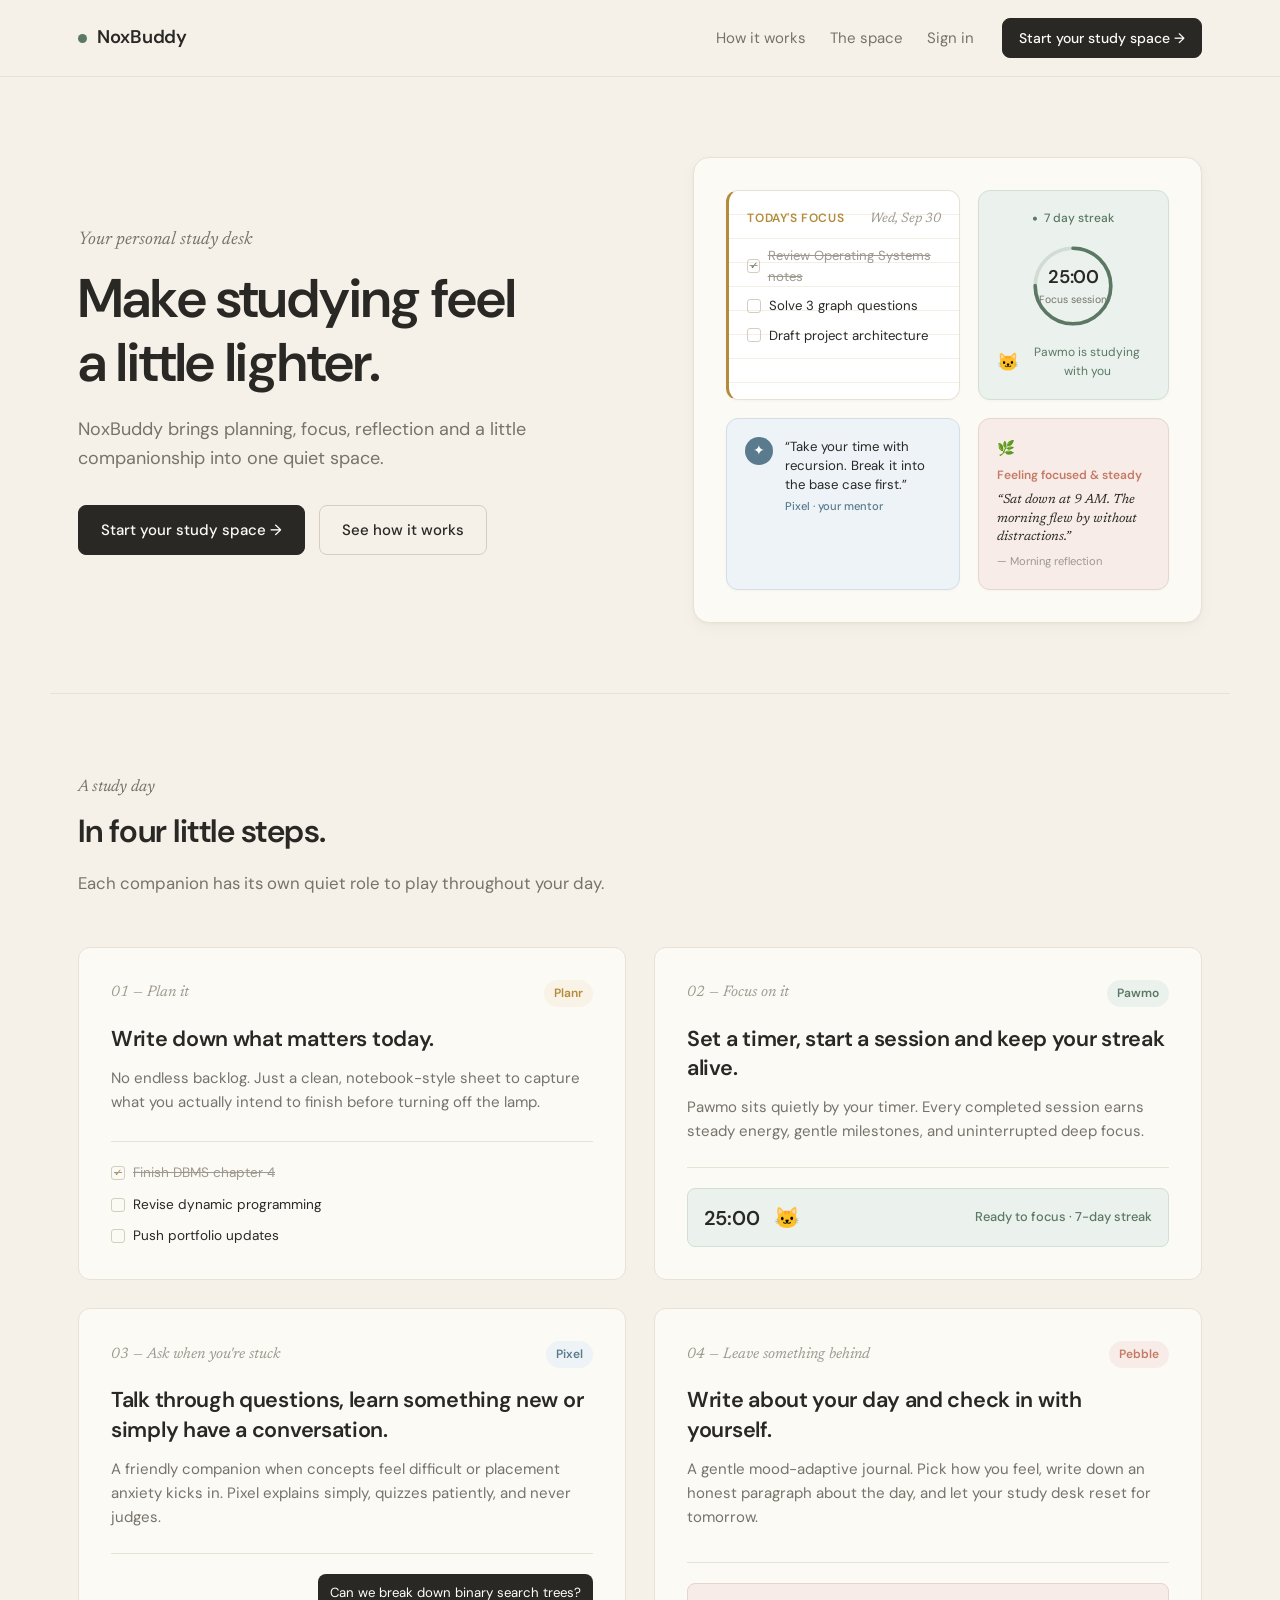
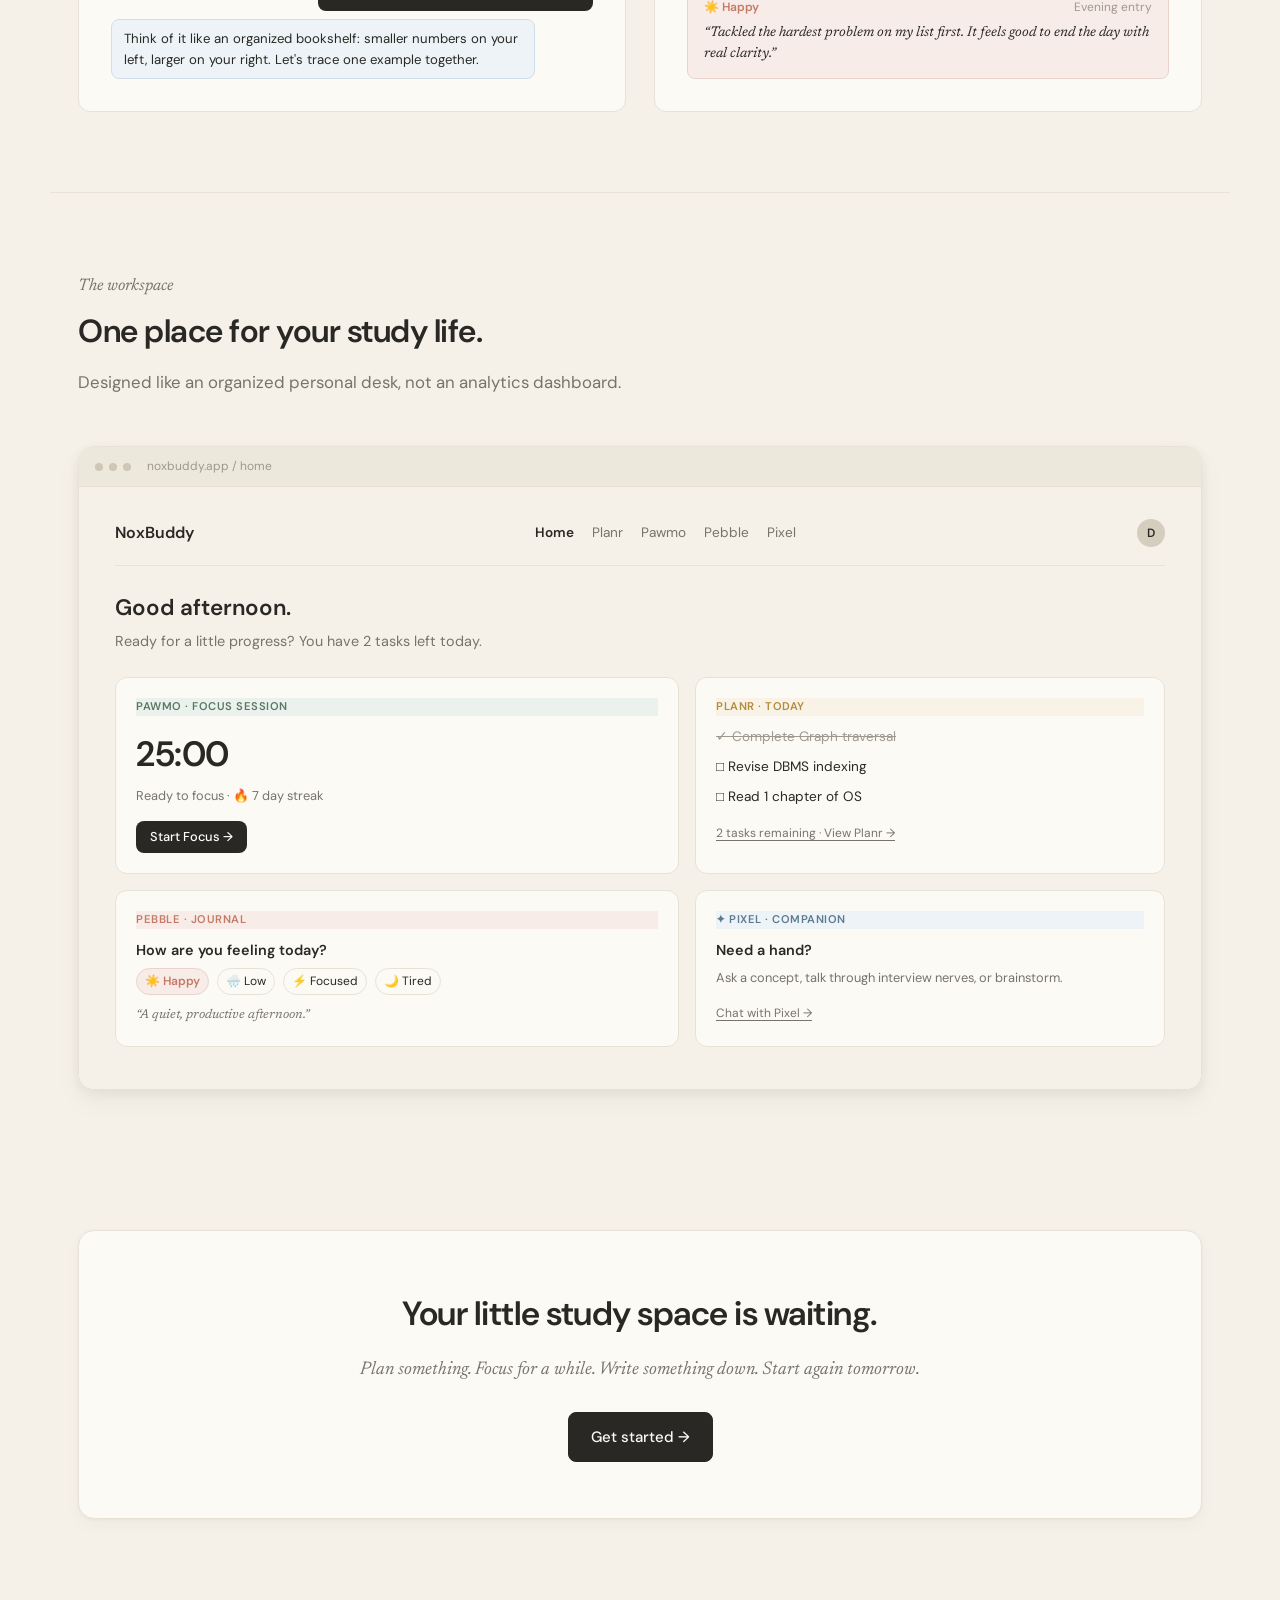
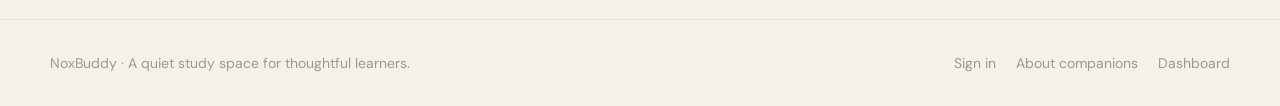
==== index.html @ 04e1f305 "Initial commit for NoxBuddy" ====
<!DOCTYPE html>
<html lang="en">
<head>
  <meta charset="UTF-8">
  <meta name="viewport" content="width=device-width, initial-scale=1.0">
  <title>NoxBuddy — A Quiet Digital Study Space</title>
  <link rel="preconnect" href="https://fonts.googleapis.com">
  <link rel="preconnect" href="https://fonts.gstatic.com" crossorigin>
  <link href="https://fonts.googleapis.com/css2?family=DM+Sans:ital,opsz,wght@0,9..40,300;0,9..40,400;0,9..40,500;0,9..40,600;1,9..40,400&family=Newsreader:ital,opsz,wght@0,6..72,400;0,6..72,500;1,6..72,400;1,6..72,500&display=swap" rel="stylesheet">
  <link rel="stylesheet" href="style.css">
  <!-- PWA & Mobile Meta -->
  <link rel="manifest" href="./manifest.json">
  <meta name="theme-color" content="#F5F1E8">
  <link rel="apple-touch-icon" href="./icons/apple-touch-icon.png">
  <meta name="apple-mobile-web-app-capable" content="yes">
  <meta name="apple-mobile-web-app-status-bar-style" content="default">
  <meta name="apple-mobile-web-app-title" content="NoxBuddy">
</head>
<body>

  <!-- Minimal horizontal nav -->
  <header class="site-header">
    <nav class="nav-container">
      <a href="./index.html" class="brand">
        <span class="brand-dot"></span>
        <span class="brand-name">NoxBuddy</span>
      </a>
      <div class="nav-links">
        <a href="#journey" class="nav-link">How it works</a>
        <a href="#preview" class="nav-link">The space</a>
        <a href="./auth.html" class="nav-link signin-link">Sign in</a>
        <a href="./auth.html" class="btn btn-primary btn-sm">Start your study space &rarr;</a>
      </div>
      <button class="landing-menu-btn" id="landingMenuBtn" aria-label="Toggle navigation menu" aria-expanded="false">
        <span></span><span></span><span></span>
      </button>
    </nav>
    <div class="landing-mobile-drawer" id="landingMobileDrawer" aria-label="Mobile navigation">
      <a href="#journey" class="mobile-drawer-link">How it works</a>
      <a href="#preview" class="mobile-drawer-link">The space</a>
      <a href="./auth.html" class="mobile-drawer-link">Sign in</a>
      <a href="./auth.html" class="btn btn-primary btn-sm mobile-cta">Start your study space &rarr;</a>
    </div>
  </header>

  <!-- Hero Section -->
  <main>
    <section class="hero-section">
      <div class="hero-content">
        <p class="hero-eyebrow">Your personal study desk</p>
        <h1 class="hero-title">Make studying feel a&nbsp;little&nbsp;lighter.</h1>
        <p class="hero-subtitle">
          NoxBuddy brings planning, focus, reflection and a little companionship into one quiet space.
        </p>
        <div class="hero-actions">
          <a href="./auth.html" class="btn btn-primary">Start your study space &rarr;</a>
          <a href="#journey" class="btn btn-secondary">See how it works</a>
        </div>
      </div>

      <!-- Hero Visual: Thoughtful Study Desk Composition -->
      <div class="desk-canvas" aria-label="An organized digital study desk">
        <div class="desk-surface">

          <!-- Notebook Sheet (Planr) -->
          <div class="desk-item desk-notebook">
            <div class="notebook-header">
              <span class="notebook-tag">Today's Focus</span>
              <span class="notebook-date">Wed, Sep 30</span>
            </div>
            <ul class="notebook-lines">
              <li class="line-item done">
                <span class="check-box">&check;</span>
                <span class="line-text">Review Operating Systems notes</span>
              </li>
              <li class="line-item">
                <span class="check-box"></span>
                <span class="line-text">Solve 3 graph questions</span>
              </li>
              <li class="line-item">
                <span class="check-box"></span>
                <span class="line-text">Draft project architecture</span>
              </li>
            </ul>
            <div class="pencil-accent" aria-hidden="true"></div>
          </div>

          <!-- Focus Timer + Pawmo (Pawmo) -->
          <div class="desk-item desk-pawmo">
            <div class="pawmo-badge">
              <span class="streak-flame">&bull;</span>
              <span>7 day streak</span>
            </div>
            <div class="timer-dial">
              <div class="timer-ring-svg">
                <svg viewBox="0 0 100 100">
                  <circle class="ring-bg" cx="50" cy="50" r="42"></circle>
                  <circle class="ring-fg" cx="50" cy="50" r="42"></circle>
                </svg>
              </div>
              <div class="timer-center">
                <span class="timer-digits">25:00</span>
                <span class="timer-label">Focus session</span>
              </div>
            </div>
            <div class="pawmo-character">
              <span class="pet-figure" title="Pawmo">&#x1F431;</span>
              <span class="pet-caption">Pawmo is studying with you</span>
            </div>
          </div>

          <!-- Small Pixel message bubble (Pixel) -->
          <div class="desk-item desk-pixel">
            <div class="pixel-avatar">&#x2726;</div>
            <div class="pixel-bubble">
              <p class="pixel-text">&ldquo;Take your time with recursion. Break it into the base case first.&rdquo;</p>
              <span class="pixel-author">Pixel &middot; your mentor</span>
            </div>
          </div>

          <!-- Pebble journal slip (Pebble) -->
          <div class="desk-item desk-pebble">
            <div class="pebble-pin">&#x1F33F;</div>
            <p class="pebble-mood">Feeling focused &amp; steady</p>
            <p class="pebble-quote">&ldquo;Sat down at 9 AM. The morning flew by without distractions.&rdquo;</p>
            <span class="pebble-signoff">&mdash; Morning reflection</span>
          </div>

        </div>
      </div>
    </section>

    <!-- Four Companions Section: A study day, in four little steps -->
    <section class="journey-section" id="journey">
      <div class="section-intro">
        <p class="section-label">A study day</p>
        <h2 class="section-title">In four little steps.</h2>
        <p class="section-desc">Each companion has its own quiet role to play throughout your day.</p>
      </div>

      <div class="steps-flow">
        
        <!-- Step 1: Planr -->
        <article class="step-card step-planr">
          <div class="step-meta">
            <span class="step-num">01 &mdash; Plan it</span>
            <span class="companion-tag tag-planr">Planr</span>
          </div>
          <h3 class="step-title">Write down what matters today.</h3>
          <p class="step-desc">
            No endless backlog. Just a clean, notebook-style sheet to capture what you actually intend to finish before turning off the lamp.
          </p>
          <div class="step-visual visual-planr">
            <div class="paper-preview">
              <div class="paper-ruled-line done">
                <span class="mini-box">&check;</span>
                <span>Finish DBMS chapter 4</span>
              </div>
              <div class="paper-ruled-line">
                <span class="mini-box"></span>
                <span>Revise dynamic programming</span>
              </div>
              <div class="paper-ruled-line">
                <span class="mini-box"></span>
                <span>Push portfolio updates</span>
              </div>
            </div>
          </div>
        </article>

        <!-- Step 2: Pawmo -->
        <article class="step-card step-pawmo">
          <div class="step-meta">
            <span class="step-num">02 &mdash; Focus on it</span>
            <span class="companion-tag tag-pawmo">Pawmo</span>
          </div>
          <h3 class="step-title">Set a timer, start a session and keep your streak alive.</h3>
          <p class="step-desc">
            Pawmo sits quietly by your timer. Every completed session earns steady energy, gentle milestones, and uninterrupted deep focus.
          </p>
          <div class="step-visual visual-pawmo">
            <div class="pawmo-preview-dial">
              <span class="dial-time">25:00</span>
              <span class="dial-pawmo-pet">&#x1F431;</span>
              <span class="dial-sub">Ready to focus &middot; 7-day streak</span>
            </div>
          </div>
        </article>

        <!-- Step 3: Pixel -->
        <article class="step-card step-pixel">
          <div class="step-meta">
            <span class="step-num">03 &mdash; Ask when you're stuck</span>
            <span class="companion-tag tag-pixel">Pixel</span>
          </div>
          <h3 class="step-title">Talk through questions, learn something new or simply have a conversation.</h3>
          <p class="step-desc">
            A friendly companion when concepts feel difficult or placement anxiety kicks in. Pixel explains simply, quizzes patiently, and never judges.
          </p>
          <div class="step-visual visual-pixel">
            <div class="chat-snippet">
              <div class="chat-msg user">Can we break down binary search trees?</div>
              <div class="chat-msg bot">Think of it like an organized bookshelf: smaller numbers on your left, larger on your right. Let's trace one example together.</div>
            </div>
          </div>
        </article>

        <!-- Step 4: Pebble -->
        <article class="step-card step-pebble">
          <div class="step-meta">
            <span class="step-num">04 &mdash; Leave something behind</span>
            <span class="companion-tag tag-pebble">Pebble</span>
          </div>
          <h3 class="step-title">Write about your day and check in with yourself.</h3>
          <p class="step-desc">
            A gentle mood-adaptive journal. Pick how you feel, write down an honest paragraph about the day, and let your study desk reset for tomorrow.
          </p>
          <div class="step-visual visual-pebble">
            <div class="journal-snippet">
              <div class="journal-snippet-header">
                <span class="mood-pill">&#x2600;&#xFE0F; Happy</span>
                <span class="journal-date">Evening entry</span>
              </div>
              <p class="journal-body">&ldquo;Tackled the hardest problem on my list first. It feels good to end the day with real clarity.&rdquo;</p>
            </div>
          </div>
        </article>

      </div>
    </section>

    <!-- Product Preview Section -->
    <section class="preview-section" id="preview">
      <div class="section-intro">
        <p class="section-label">The workspace</p>
        <h2 class="section-title">One place for your study life.</h2>
        <p class="section-desc">Designed like an organized personal desk, not an analytics dashboard.</p>
      </div>

      <div class="dashboard-frame">
        <div class="frame-bar">
          <div class="frame-dots">
            <span></span><span></span><span></span>
          </div>
          <span class="frame-url">noxbuddy.app / home</span>
        </div>
        
        <!-- Live Dashboard Mirror Mockup -->
        <div class="frame-content">
          <div class="mock-topbar">
            <span class="mock-brand">NoxBuddy</span>
            <div class="mock-nav">
              <span class="mock-nav-item active">Home</span>
              <span class="mock-nav-item">Planr</span>
              <span class="mock-nav-item">Pawmo</span>
              <span class="mock-nav-item">Pebble</span>
              <span class="mock-nav-item">Pixel</span>
            </div>
            <div class="mock-user">
              <span class="mock-avatar">D</span>
            </div>
          </div>

          <div class="mock-greeting">
            <h3>Good afternoon.</h3>
            <p>Ready for a little progress? You have 2 tasks left today.</p>
          </div>

          <div class="mock-grid">
            <div class="mock-card mock-pawmo">
              <div class="mock-card-tag tag-pawmo">Pawmo &middot; Focus Session</div>
              <div class="mock-timer-display">25:00</div>
              <p class="mock-timer-sub">Ready to focus &middot; &#x1F525; 7 day streak</p>
              <div class="mock-btn">Start Focus &rarr;</div>
            </div>

            <div class="mock-card mock-planr">
              <div class="mock-card-tag tag-planr">Planr &middot; Today</div>
              <ul class="mock-tasks">
                <li class="done">&check; Complete Graph traversal</li>
                <li>&square; Revise DBMS indexing</li>
                <li>&square; Read 1 chapter of OS</li>
              </ul>
              <span class="mock-link">2 tasks remaining &middot; View Planr &rarr;</span>
            </div>

            <div class="mock-card mock-pebble">
              <div class="mock-card-tag tag-pebble">Pebble &middot; Journal</div>
              <p class="mock-q">How are you feeling today?</p>
              <div class="mock-moods">
                <span class="active">&#x2600;&#xFE0F; Happy</span>
                <span>&#x1F327;&#xFE0F; Low</span>
                <span>&#x26A1; Focused</span>
                <span>&#x1F319; Tired</span>
              </div>
              <p class="mock-journal-quote">&ldquo;A quiet, productive afternoon.&rdquo;</p>
            </div>

            <div class="mock-card mock-pixel">
              <div class="mock-card-tag tag-pixel">&#x2726; Pixel &middot; Companion</div>
              <p class="mock-q">Need a hand?</p>
              <p class="mock-sub">Ask a concept, talk through interview nerves, or brainstorm.</p>
              <span class="mock-link">Chat with Pixel &rarr;</span>
            </div>
          </div>
        </div>

      </div>
    </section>

    <!-- Final CTA -->
    <section class="closing-section">
      <div class="closing-box">
        <h2 class="closing-title">Your little study space is waiting.</h2>
        <p class="closing-text">
          Plan something. Focus for a while. Write something down. Start again tomorrow.
        </p>
        <div class="closing-action">
          <a href="./auth.html" class="btn btn-primary">Get started &rarr;</a>
        </div>
      </div>
    </section>
  </main>

  <!-- Quiet Minimal Footer -->
  <footer class="site-footer">
    <div class="footer-container">
      <p class="footer-brand">NoxBuddy &middot; A quiet study space for thoughtful learners.</p>
      <div class="footer-links">
        <a href="./auth.html">Sign in</a>
        <a href="#journey">About companions</a>
        <a href="./home.html">Dashboard</a>
      </div>
    </div>
  </footer>

  <script>
    const menuBtn = document.getElementById('landingMenuBtn');
    const drawer = document.getElementById('landingMobileDrawer');
    if (menuBtn && drawer) {
      menuBtn.addEventListener('click', () => {
        const isOpen = drawer.classList.toggle('open');
        menuBtn.setAttribute('aria-expanded', isOpen ? 'true' : 'false');
      });
      drawer.querySelectorAll('a').forEach(link => {
        link.addEventListener('click', () => {
          drawer.classList.remove('open');
          menuBtn.setAttribute('aria-expanded', 'false');
        });
      });
    }
  </script>

  <!-- Register PWA Service Worker -->
  <script>
    if ('serviceWorker' in navigator) {
      window.addEventListener('load', () => {
        navigator.serviceWorker.register('./sw.js').catch(() => {});
      });
    }
  </script>
</body>
</html>
---- style.css ----
/* ============================================================
   NOXBUDDY — style.css
   Visual Identity: Warm digital study desk, modern stationery,
   editorial typography & thoughtful craftsmanship.
   ============================================================ */

:root {
  --bg-primary: #F5F1E8;
  --bg-surface: #FCFAF5;
  --bg-subtle: #F0EADF;
  --border: #E8E2D6;
  --border-strong: #D5CEBF;

  --text-primary: #292825;
  --text-secondary: #77736B;
  --text-muted: #9E998F;

  /* Muted Accents */
  --accent-pawmo: #5A7863;
  --accent-pawmo-bg: #EBF1ED;
  --accent-pawmo-border: #D1DFD6;

  --accent-pixel: #5A7B8E;
  --accent-pixel-bg: #EDF3F7;
  --accent-pixel-border: #D1DFE8;

  --accent-pebble: #C47A65;
  --accent-pebble-bg: #F8ECE8;
  --accent-pebble-border: #E8D3CD;

  --accent-planr: #B38B3A;
  --accent-planr-bg: #F8F3E6;
  --accent-planr-border: #E7DCBF;

  --font-sans: 'DM Sans', -apple-system, BlinkMacSystemFont, 'Segoe UI', Roboto, sans-serif;
  --font-serif: 'Newsreader', Georgia, serif;

  --radius-sm: 8px;
  --radius-md: 12px;
  --radius-lg: 16px;
  --radius-pill: 999px;

  --shadow-paper: 0 1px 3px rgba(41, 40, 37, 0.04), 0 6px 16px rgba(41, 40, 37, 0.03);
  --shadow-lift: 0 4px 12px rgba(41, 40, 37, 0.06), 0 12px 28px rgba(41, 40, 37, 0.04);
}

* {
  margin: 0;
  padding: 0;
  box-sizing: border-box;
}

html {
  scroll-behavior: smooth;
  background-color: var(--bg-primary);
  color: var(--text-primary);
}

body {
  font-family: var(--font-sans);
  background-color: var(--bg-primary);
  color: var(--text-primary);
  line-height: 1.6;
  -webkit-font-smoothing: antialiased;
  min-height: 100vh;
}

a {
  color: inherit;
  text-decoration: none;
}

/* ── BUTTONS ───────────────────────────────────────────────── */
.btn {
  display: inline-flex;
  align-items: center;
  justify-content: center;
  gap: 8px;
  padding: 12px 22px;
  border-radius: var(--radius-sm);
  font-family: var(--font-sans);
  font-size: 0.9375rem;
  font-weight: 500;
  cursor: pointer;
  transition: background-color 0.2s ease, border-color 0.2s ease, transform 0.15s ease;
  border: 1px solid transparent;
}

.btn:active {
  transform: translateY(1px);
}

.btn-primary {
  background-color: var(--text-primary);
  color: #FCFAF5;
  border-color: var(--text-primary);
}

.btn-primary:hover {
  background-color: #3F3D38;
  border-color: #3F3D38;
}

.btn-secondary {
  background-color: transparent;
  color: var(--text-primary);
  border-color: var(--border-strong);
}

.btn-secondary:hover {
  background-color: rgba(41, 40, 37, 0.04);
  border-color: var(--text-primary);
}

.btn-sm {
  padding: 8px 16px;
  font-size: 0.875rem;
}

/* ── NAVBAR ────────────────────────────────────────────────── */
.site-header {
  position: sticky;
  top: 0;
  z-index: 100;
  background-color: rgba(245, 241, 232, 0.94);
  backdrop-filter: blur(8px);
  border-bottom: 1px solid var(--border);
}

.nav-container {
  max-width: 1180px;
  margin: 0 auto;
  padding: 18px 28px;
  display: flex;
  align-items: center;
  justify-content: space-between;
}

.brand {
  display: flex;
  align-items: center;
  gap: 10px;
  font-weight: 600;
  font-size: 1.15rem;
  letter-spacing: -0.3px;
  color: var(--text-primary);
}

.brand-dot {
  width: 9px;
  height: 9px;
  border-radius: 50%;
  background-color: var(--accent-pawmo);
}

.nav-links {
  display: flex;
  align-items: center;
  gap: 24px;
}

.nav-link {
  font-size: 0.9375rem;
  color: var(--text-secondary);
  font-weight: 400;
  transition: color 0.15s ease;
}

.nav-link:hover {
  color: var(--text-primary);
}

.signin-link {
  margin-right: 4px;
}

/* ── HERO SECTION ──────────────────────────────────────────── */
.hero-section {
  max-width: 1180px;
  margin: 0 auto;
  padding: 80px 28px 70px;
  display: grid;
  grid-template-columns: 1.1fr 1fr;
  align-items: center;
  gap: 56px;
}

.hero-eyebrow {
  font-family: var(--font-serif);
  font-style: italic;
  font-size: 1.15rem;
  color: var(--text-secondary);
  margin-bottom: 12px;
}

.hero-title {
  font-size: clamp(2.4rem, 4.5vw, 3.4rem);
  font-weight: 600;
  line-height: 1.18;
  letter-spacing: -0.8px;
  color: var(--text-primary);
  margin-bottom: 20px;
}

.hero-subtitle {
  font-size: 1.125rem;
  color: var(--text-secondary);
  line-height: 1.6;
  max-width: 480px;
  margin-bottom: 32px;
}

.hero-actions {
  display: flex;
  align-items: center;
  gap: 14px;
  flex-wrap: wrap;
}

/* ── HERO VISUAL: DIGITAL STUDY DESK ───────────────────────── */
.desk-canvas {
  position: relative;
  background-color: var(--bg-surface);
  border: 1px solid var(--border);
  border-radius: var(--radius-lg);
  padding: 32px;
  box-shadow: var(--shadow-paper);
}

.desk-surface {
  display: grid;
  grid-template-columns: 1.1fr 0.9fr;
  grid-template-rows: auto auto;
  gap: 18px;
}

.desk-item {
  background-color: #FFFFFF;
  border: 1px solid var(--border);
  border-radius: var(--radius-md);
  padding: 18px;
  position: relative;
  box-shadow: 0 1px 3px rgba(41, 40, 37, 0.03);
}

/* Notebook (Planr) */
.desk-notebook {
  grid-column: 1 / 2;
  border-left: 3px solid var(--accent-planr);
  background-image: repeating-linear-gradient(
    transparent,
    transparent 23px,
    #F3EFE7 23px,
    #F3EFE7 24px
  );
}

.notebook-header {
  display: flex;
  justify-content: space-between;
  align-items: baseline;
  margin-bottom: 14px;
}

.notebook-tag {
  font-size: 0.75rem;
  font-weight: 600;
  text-transform: uppercase;
  letter-spacing: 0.6px;
  color: var(--accent-planr);
}

.notebook-date {
  font-family: var(--font-serif);
  font-style: italic;
  font-size: 0.85rem;
  color: var(--text-muted);
}

.notebook-lines {
  list-style: none;
  display: flex;
  flex-direction: column;
  gap: 8px;
}

.line-item {
  display: flex;
  align-items: center;
  gap: 8px;
  font-size: 0.825rem;
  color: var(--text-primary);
}

.line-item.done {
  color: var(--text-muted);
  text-decoration: line-through;
}

.check-box {
  width: 14px;
  height: 14px;
  border: 1px solid var(--border-strong);
  border-radius: 3px;
  display: inline-flex;
  align-items: center;
  justify-content: center;
  font-size: 10px;
  color: var(--accent-pawmo);
}

/* Timer + Pawmo */
.desk-pawmo {
  grid-column: 2 / 3;
  display: flex;
  flex-direction: column;
  align-items: center;
  text-align: center;
  background-color: var(--accent-pawmo-bg);
  border-color: var(--accent-pawmo-border);
}

.pawmo-badge {
  display: inline-flex;
  align-items: center;
  gap: 6px;
  font-size: 0.75rem;
  font-weight: 500;
  color: var(--accent-pawmo);
  margin-bottom: 12px;
}

.streak-flame {
  font-size: 1rem;
  line-height: 1;
}

.timer-dial {
  position: relative;
  width: 90px;
  height: 90px;
  display: flex;
  align-items: center;
  justify-content: center;
  margin-bottom: 12px;
}

.timer-ring-svg {
  position: absolute;
  top: 0;
  left: 0;
  width: 100%;
  height: 100%;
  transform: rotate(-90deg);
}

.timer-ring-svg circle {
  fill: none;
  stroke-width: 4;
}

.ring-bg {
  stroke: rgba(90, 120, 99, 0.18);
}

.ring-fg {
  stroke: var(--accent-pawmo);
  stroke-dasharray: 264;
  stroke-dashoffset: 66; /* 75% complete */
  stroke-linecap: round;
}

.timer-center {
  position: relative;
  display: flex;
  flex-direction: column;
  align-items: center;
}

.timer-digits {
  font-size: 1.15rem;
  font-weight: 600;
  letter-spacing: -0.3px;
  color: var(--text-primary);
}

.timer-label {
  font-size: 0.65rem;
  color: var(--text-secondary);
}

.pawmo-character {
  display: flex;
  align-items: center;
  gap: 6px;
  font-size: 0.75rem;
  color: var(--accent-pawmo);
}

.pet-figure {
  font-size: 1.1rem;
}

/* Pixel Bubble */
.desk-pixel {
  grid-column: 1 / 2;
  display: flex;
  align-items: flex-start;
  gap: 12px;
  background-color: var(--accent-pixel-bg);
  border-color: var(--accent-pixel-border);
}

.pixel-avatar {
  width: 28px;
  height: 28px;
  border-radius: 50%;
  background-color: var(--accent-pixel);
  color: white;
  display: flex;
  align-items: center;
  justify-content: center;
  font-size: 0.85rem;
  flex-shrink: 0;
}

.pixel-bubble {
  display: flex;
  flex-direction: column;
  gap: 4px;
}

.pixel-text {
  font-size: 0.825rem;
  color: var(--text-primary);
  line-height: 1.45;
}

.pixel-author {
  font-size: 0.7rem;
  color: var(--accent-pixel);
  font-weight: 500;
}

/* Pebble Slip */
.desk-pebble {
  grid-column: 2 / 3;
  background-color: var(--accent-pebble-bg);
  border-color: var(--accent-pebble-border);
  display: flex;
  flex-direction: column;
  gap: 6px;
}

.pebble-pin {
  font-size: 0.9rem;
}

.pebble-mood {
  font-size: 0.75rem;
  font-weight: 600;
  color: var(--accent-pebble);
}

.pebble-quote {
  font-family: var(--font-serif);
  font-style: italic;
  font-size: 0.825rem;
  color: var(--text-primary);
  line-height: 1.4;
}

.pebble-signoff {
  font-size: 0.7rem;
  color: var(--text-muted);
}

/* ── FOUR COMPANIONS JOURNEY ───────────────────────────────── */
.journey-section {
  max-width: 1180px;
  margin: 0 auto;
  padding: 80px 28px;
  border-top: 1px solid var(--border);
}

.section-intro {
  margin-bottom: 50px;
  max-width: 580px;
}

.section-label {
  font-family: var(--font-serif);
  font-style: italic;
  font-size: 1.05rem;
  color: var(--text-secondary);
  margin-bottom: 6px;
}

.section-title {
  font-size: 2rem;
  font-weight: 600;
  letter-spacing: -0.5px;
  color: var(--text-primary);
  margin-bottom: 12px;
}

.section-desc {
  font-size: 1.05rem;
  color: var(--text-secondary);
}

.steps-flow {
  display: grid;
  grid-template-columns: repeat(2, 1fr);
  gap: 28px;
}

.step-card {
  background-color: var(--bg-surface);
  border: 1px solid var(--border);
  border-radius: var(--radius-md);
  padding: 32px;
  display: flex;
  flex-direction: column;
  transition: box-shadow 0.2s ease, border-color 0.2s ease;
}

.step-card:hover {
  border-color: var(--border-strong);
  box-shadow: var(--shadow-paper);
}

.step-meta {
  display: flex;
  align-items: center;
  justify-content: space-between;
  margin-bottom: 18px;
}

.step-num {
  font-family: var(--font-serif);
  font-style: italic;
  font-size: 0.95rem;
  color: var(--text-muted);
}

.companion-tag {
  font-size: 0.75rem;
  font-weight: 600;
  padding: 4px 10px;
  border-radius: var(--radius-pill);
}

.tag-planr { background-color: var(--accent-planr-bg); color: var(--accent-planr); }
.tag-pawmo { background-color: var(--accent-pawmo-bg); color: var(--accent-pawmo); }
.tag-pixel { background-color: var(--accent-pixel-bg); color: var(--accent-pixel); }
.tag-pebble { background-color: var(--accent-pebble-bg); color: var(--accent-pebble); }

.step-title {
  font-size: 1.35rem;
  font-weight: 600;
  letter-spacing: -0.3px;
  line-height: 1.35;
  color: var(--text-primary);
  margin-bottom: 12px;
}

.step-desc {
  font-size: 0.9375rem;
  color: var(--text-secondary);
  line-height: 1.6;
  margin-bottom: 24px;
}

.step-visual {
  margin-top: auto;
  border-top: 1px solid var(--border);
  padding-top: 20px;
}

/* Step 1 Visual (Paper list) */
.paper-preview {
  display: flex;
  flex-direction: column;
  gap: 10px;
  font-size: 0.85rem;
}

.paper-ruled-line {
  display: flex;
  align-items: center;
  gap: 8px;
  color: var(--text-primary);
}

.paper-ruled-line.done {
  color: var(--text-muted);
  text-decoration: line-through;
}

.mini-box {
  width: 14px;
  height: 14px;
  border: 1px solid var(--border-strong);
  border-radius: 3px;
  display: inline-flex;
  align-items: center;
  justify-content: center;
  font-size: 10px;
  color: var(--accent-planr);
}

/* Step 2 Visual (Pawmo dial) */
.pawmo-preview-dial {
  display: flex;
  align-items: center;
  gap: 14px;
  background-color: var(--accent-pawmo-bg);
  border: 1px solid var(--accent-pawmo-border);
  border-radius: var(--radius-sm);
  padding: 12px 16px;
}

.dial-time {
  font-size: 1.25rem;
  font-weight: 600;
  color: var(--text-primary);
}

.dial-pawmo-pet {
  font-size: 1.3rem;
}

.dial-sub {
  font-size: 0.8rem;
  color: var(--accent-pawmo);
  margin-left: auto;
  font-weight: 500;
}

/* Step 3 Visual (Pixel chat) */
.chat-snippet {
  display: flex;
  flex-direction: column;
  gap: 8px;
  font-size: 0.825rem;
}

.chat-msg {
  padding: 8px 12px;
  border-radius: var(--radius-sm);
  max-width: 88%;
}

.chat-msg.user {
  align-self: flex-end;
  background-color: var(--text-primary);
  color: #FFF;
}

.chat-msg.bot {
  align-self: flex-start;
  background-color: var(--accent-pixel-bg);
  border: 1px solid var(--accent-pixel-border);
  color: var(--text-primary);
}

/* Step 4 Visual (Pebble snippet) */
.journal-snippet {
  background-color: var(--accent-pebble-bg);
  border: 1px solid var(--accent-pebble-border);
  border-radius: var(--radius-sm);
  padding: 14px 16px;
  display: flex;
  flex-direction: column;
  gap: 6px;
}

.journal-snippet-header {
  display: flex;
  align-items: center;
  justify-content: space-between;
}

.mood-pill {
  font-size: 0.75rem;
  font-weight: 600;
  color: var(--accent-pebble);
}

.journal-date {
  font-size: 0.75rem;
  color: var(--text-muted);
}

.journal-body {
  font-family: var(--font-serif);
  font-style: italic;
  font-size: 0.875rem;
  color: var(--text-primary);
  line-height: 1.45;
}

/* ── PRODUCT PREVIEW SECTION ───────────────────────────────── */
.preview-section {
  max-width: 1180px;
  margin: 0 auto;
  padding: 80px 28px;
  border-top: 1px solid var(--border);
}

.dashboard-frame {
  background-color: var(--bg-surface);
  border: 1px solid var(--border);
  border-radius: var(--radius-lg);
  box-shadow: var(--shadow-lift);
  overflow: hidden;
}

.frame-bar {
  background-color: #EDE8DC;
  border-bottom: 1px solid var(--border);
  padding: 10px 16px;
  display: flex;
  align-items: center;
  gap: 16px;
}

.frame-dots {
  display: flex;
  gap: 6px;
}

.frame-dots span {
  width: 8px;
  height: 8px;
  border-radius: 50%;
  background-color: #CFC7B6;
}

.frame-url {
  font-size: 0.75rem;
  color: var(--text-muted);
  font-family: var(--font-sans);
}

.frame-content {
  padding: 32px 36px 42px;
  background-color: var(--bg-primary);
}

.mock-topbar {
  display: flex;
  align-items: center;
  justify-content: space-between;
  padding-bottom: 18px;
  border-bottom: 1px solid var(--border);
  margin-bottom: 24px;
}

.mock-brand {
  font-weight: 600;
  font-size: 1rem;
}

.mock-nav {
  display: flex;
  gap: 18px;
}

.mock-nav-item {
  font-size: 0.85rem;
  color: var(--text-secondary);
}

.mock-nav-item.active {
  color: var(--text-primary);
  font-weight: 600;
}

.mock-user {
  display: flex;
  align-items: center;
}

.mock-avatar {
  width: 28px;
  height: 28px;
  border-radius: 50%;
  background-color: var(--border-strong);
  color: var(--text-primary);
  display: flex;
  align-items: center;
  justify-content: center;
  font-size: 0.75rem;
  font-weight: 600;
}

.mock-greeting {
  margin-bottom: 24px;
}

.mock-greeting h3 {
  font-size: 1.4rem;
  font-weight: 600;
  margin-bottom: 4px;
}

.mock-greeting p {
  font-size: 0.9rem;
  color: var(--text-secondary);
}

.mock-grid {
  display: grid;
  grid-template-columns: 1.2fr 1fr;
  grid-template-rows: auto auto;
  gap: 16px;
}

.mock-card {
  background-color: var(--bg-surface);
  border: 1px solid var(--border);
  border-radius: var(--radius-md);
  padding: 20px;
}

.mock-card-tag {
  font-size: 0.7rem;
  font-weight: 600;
  text-transform: uppercase;
  letter-spacing: 0.5px;
  margin-bottom: 10px;
}

.mock-timer-display {
  font-size: 2.2rem;
  font-weight: 600;
  letter-spacing: -0.5px;
  margin-bottom: 4px;
}

.mock-timer-sub {
  font-size: 0.8rem;
  color: var(--text-secondary);
  margin-bottom: 14px;
}

.mock-btn {
  display: inline-block;
  background-color: var(--text-primary);
  color: #FFF;
  padding: 6px 14px;
  border-radius: var(--radius-sm);
  font-size: 0.8rem;
  font-weight: 500;
}

.mock-tasks {
  list-style: none;
  display: flex;
  flex-direction: column;
  gap: 8px;
  font-size: 0.85rem;
  margin-bottom: 12px;
}

.mock-tasks .done {
  color: var(--text-muted);
  text-decoration: line-through;
}

.mock-link {
  font-size: 0.75rem;
  color: var(--text-secondary);
  text-decoration: underline;
  text-underline-offset: 3px;
}

.mock-q {
  font-size: 0.9rem;
  font-weight: 600;
  margin-bottom: 6px;
}

.mock-moods {
  display: flex;
  gap: 8px;
  font-size: 0.75rem;
  margin-bottom: 10px;
}

.mock-moods span {
  padding: 3px 8px;
  border: 1px solid var(--border);
  border-radius: var(--radius-pill);
}

.mock-moods .active {
  background-color: var(--accent-pebble-bg);
  border-color: var(--accent-pebble-border);
  color: var(--accent-pebble);
  font-weight: 600;
}

.mock-journal-quote {
  font-family: var(--font-serif);
  font-style: italic;
  font-size: 0.8rem;
  color: var(--text-secondary);
}

.mock-sub {
  font-size: 0.8rem;
  color: var(--text-secondary);
  margin-bottom: 10px;
}

/* ── CLOSING CTA ───────────────────────────────────────────── */
.closing-section {
  max-width: 1180px;
  margin: 0 auto;
  padding: 60px 28px 100px;
}

.closing-box {
  background-color: var(--bg-surface);
  border: 1px solid var(--border);
  border-radius: var(--radius-lg);
  padding: 56px 36px;
  text-align: center;
  box-shadow: var(--shadow-paper);
}

.closing-title {
  font-size: 2.1rem;
  font-weight: 600;
  letter-spacing: -0.5px;
  color: var(--text-primary);
  margin-bottom: 14px;
}

.closing-text {
  font-family: var(--font-serif);
  font-size: 1.15rem;
  font-style: italic;
  color: var(--text-secondary);
  margin-bottom: 28px;
}

.closing-action {
  display: flex;
  justify-content: center;
}

/* ── SITE FOOTER ───────────────────────────────────────────── */
.site-footer {
  border-top: 1px solid var(--border);
  background-color: var(--bg-primary);
  padding: 32px 28px;
}

.footer-container {
  max-width: 1180px;
  margin: 0 auto;
  display: flex;
  align-items: center;
  justify-content: space-between;
  flex-wrap: wrap;
  gap: 16px;
  font-size: 0.875rem;
  color: var(--text-muted);
}

.footer-links {
  display: flex;
  gap: 20px;
}

.footer-links a:hover {
  color: var(--text-primary);
}

/* ── LANDING MOBILE MENU & DRAWER ─────────────────────────── */
.landing-menu-btn {
  display: none;
  flex-direction: column;
  justify-content: center;
  align-items: center;
  gap: 4px;
  width: 38px;
  height: 38px;
  background: transparent;
  border: 1px solid var(--border);
  border-radius: var(--radius-sm);
  cursor: pointer;
  padding: 8px;
}

.landing-menu-btn span {
  display: block;
  width: 18px;
  height: 2px;
  background-color: var(--text-primary);
  border-radius: 2px;
  transition: transform 0.2s ease, opacity 0.2s ease;
}

.landing-mobile-drawer {
  display: none;
  flex-direction: column;
  background-color: var(--bg-surface);
  border-top: 1px solid var(--border);
  padding: 14px 28px 20px;
  gap: 8px;
}

.landing-mobile-drawer.open {
  display: flex;
}

.mobile-drawer-link {
  padding: 10px 0;
  font-size: 0.95rem;
  color: var(--text-secondary);
  border-bottom: 1px solid rgba(232, 226, 214, 0.4);
}

.mobile-drawer-link:hover {
  color: var(--text-primary);
}

.mobile-cta {
  margin-top: 6px;
  text-align: center;
  width: 100%;
}

/* ── RESPONSIVE DESIGN (DESKTOP, TABLET, MOBILE) ──────────── */
@media (max-width: 1080px) {
  .hero-section {
    padding: 60px 24px 50px;
    gap: 40px;
  }

  .journey-section,
  .preview-section,
  .closing-section {
    padding-left: 24px;
    padding-right: 24px;
  }
}

@media (max-width: 900px) {
  .hero-section {
    grid-template-columns: 1fr;
    padding: 48px 20px 40px;
    gap: 36px;
  }

  .hero-content {
    max-width: 600px;
  }

  .steps-flow {
    grid-template-columns: 1fr;
    gap: 20px;
  }

  .nav-links {
    display: none;
  }

  .landing-menu-btn {
    display: flex;
  }

  .dashboard-frame {
    border-radius: var(--radius-md);
  }

  .mock-topbar {
    flex-wrap: wrap;
    gap: 12px;
  }

  .mock-nav {
    overflow-x: auto;
    width: 100%;
    padding-bottom: 4px;
  }

  .mock-grid {
    grid-template-columns: 1fr;
    gap: 14px;
  }
}

@media (max-width: 640px) {
  .nav-container {
    padding: 14px 18px;
  }

  .hero-title {
    font-size: clamp(2rem, 7vw, 2.4rem);
    letter-spacing: -0.4px;
  }

  .hero-subtitle {
    font-size: 1rem;
    margin-bottom: 24px;
  }

  .hero-actions {
    flex-direction: column;
    align-items: stretch;
    gap: 10px;
  }

  .hero-actions .btn {
    width: 100%;
    text-align: center;
  }

  .desk-canvas {
    padding: 18px 14px;
  }

  .desk-surface {
    grid-template-columns: 1fr;
    gap: 14px;
  }

  .desk-notebook,
  .desk-pawmo,
  .desk-pixel,
  .desk-pebble {
    grid-column: 1 / -1;
  }

  .section-title {
    font-size: 1.65rem;
  }

  .step-card {
    padding: 22px 18px;
  }

  .frame-content {
    padding: 18px 14px;
  }

  .closing-box {
    padding: 36px 18px;
  }

  .closing-title {
    font-size: 1.65rem;
  }

  .closing-text {
    font-size: 1rem;
  }

  .footer-container {
    flex-direction: column;
    align-items: flex-start;
    gap: 12px;
  }

  .footer-links {
    flex-wrap: wrap;
    gap: 14px;
  }
}

@media (max-width: 380px) {
  .hero-title {
    font-size: 1.85rem;
  }

  .desk-canvas {
    padding: 12px 10px;
  }

  .step-title {
    font-size: 1.2rem;
  }
}
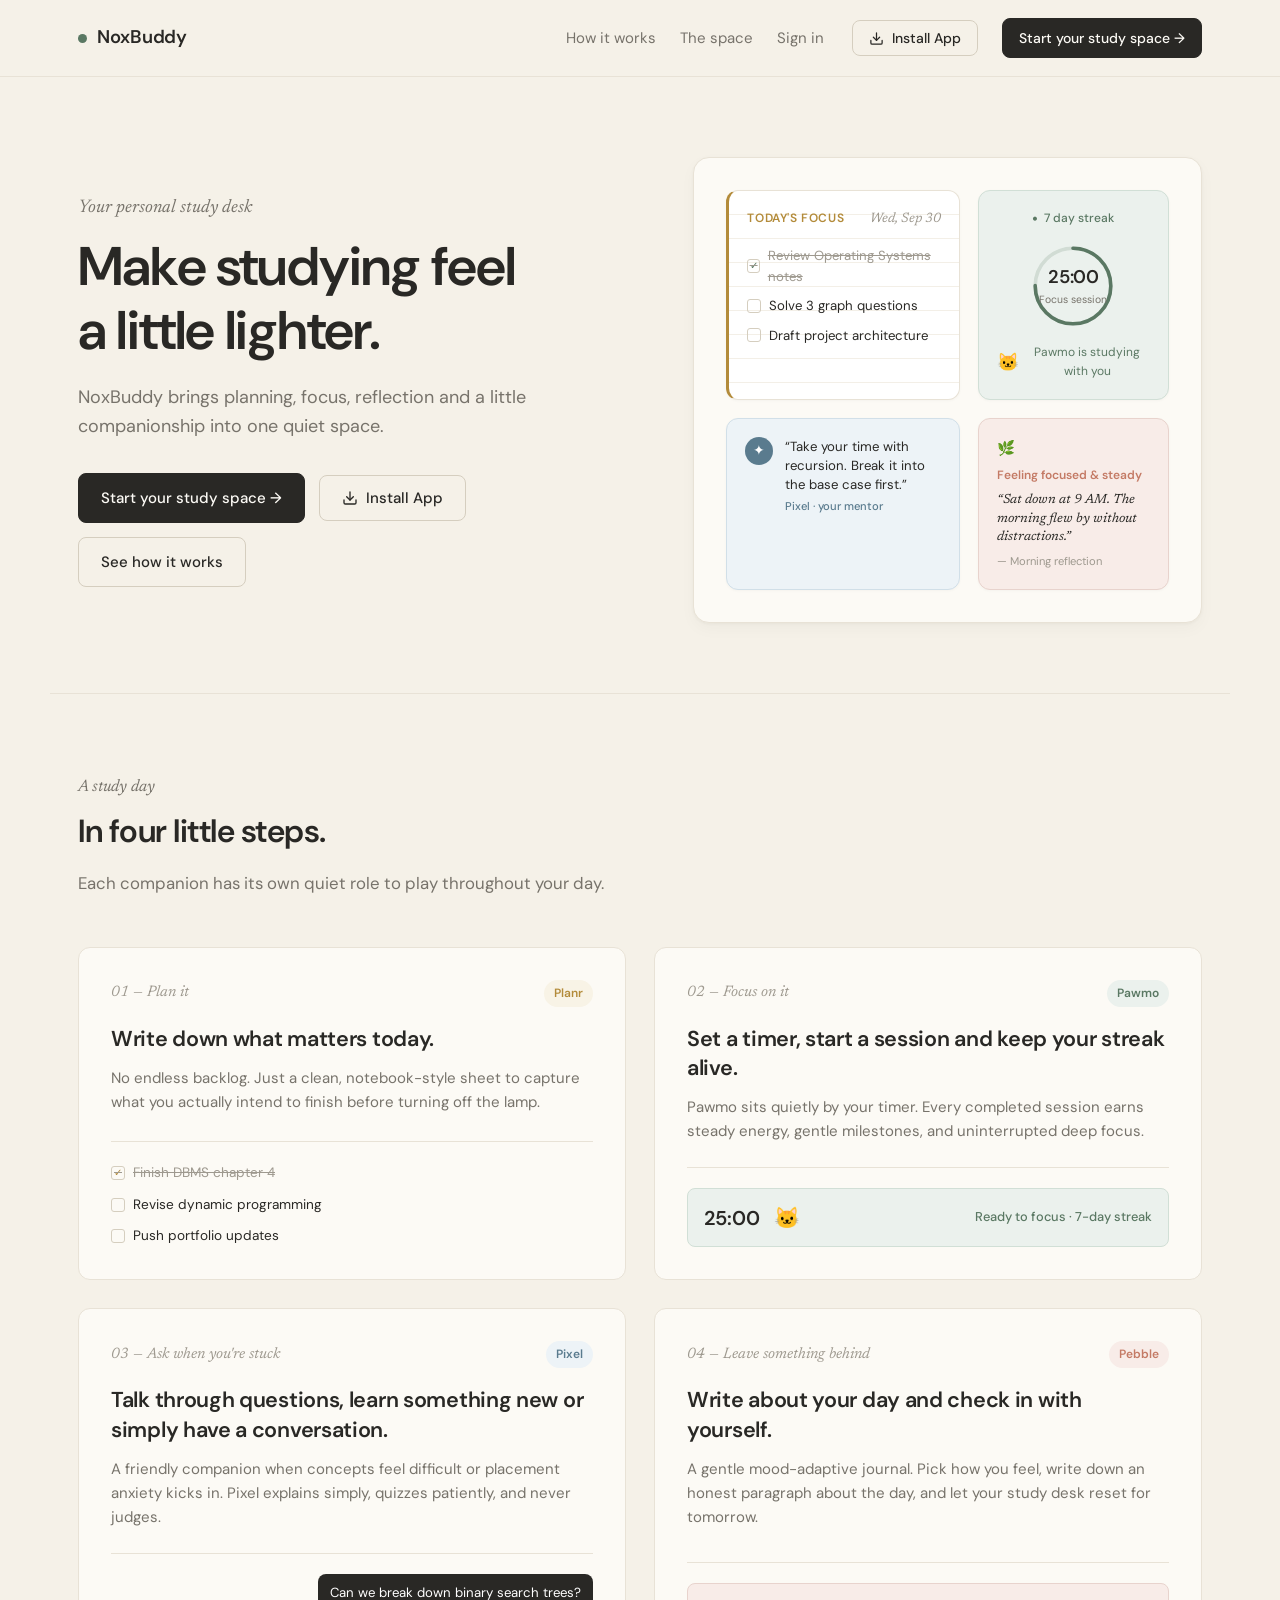
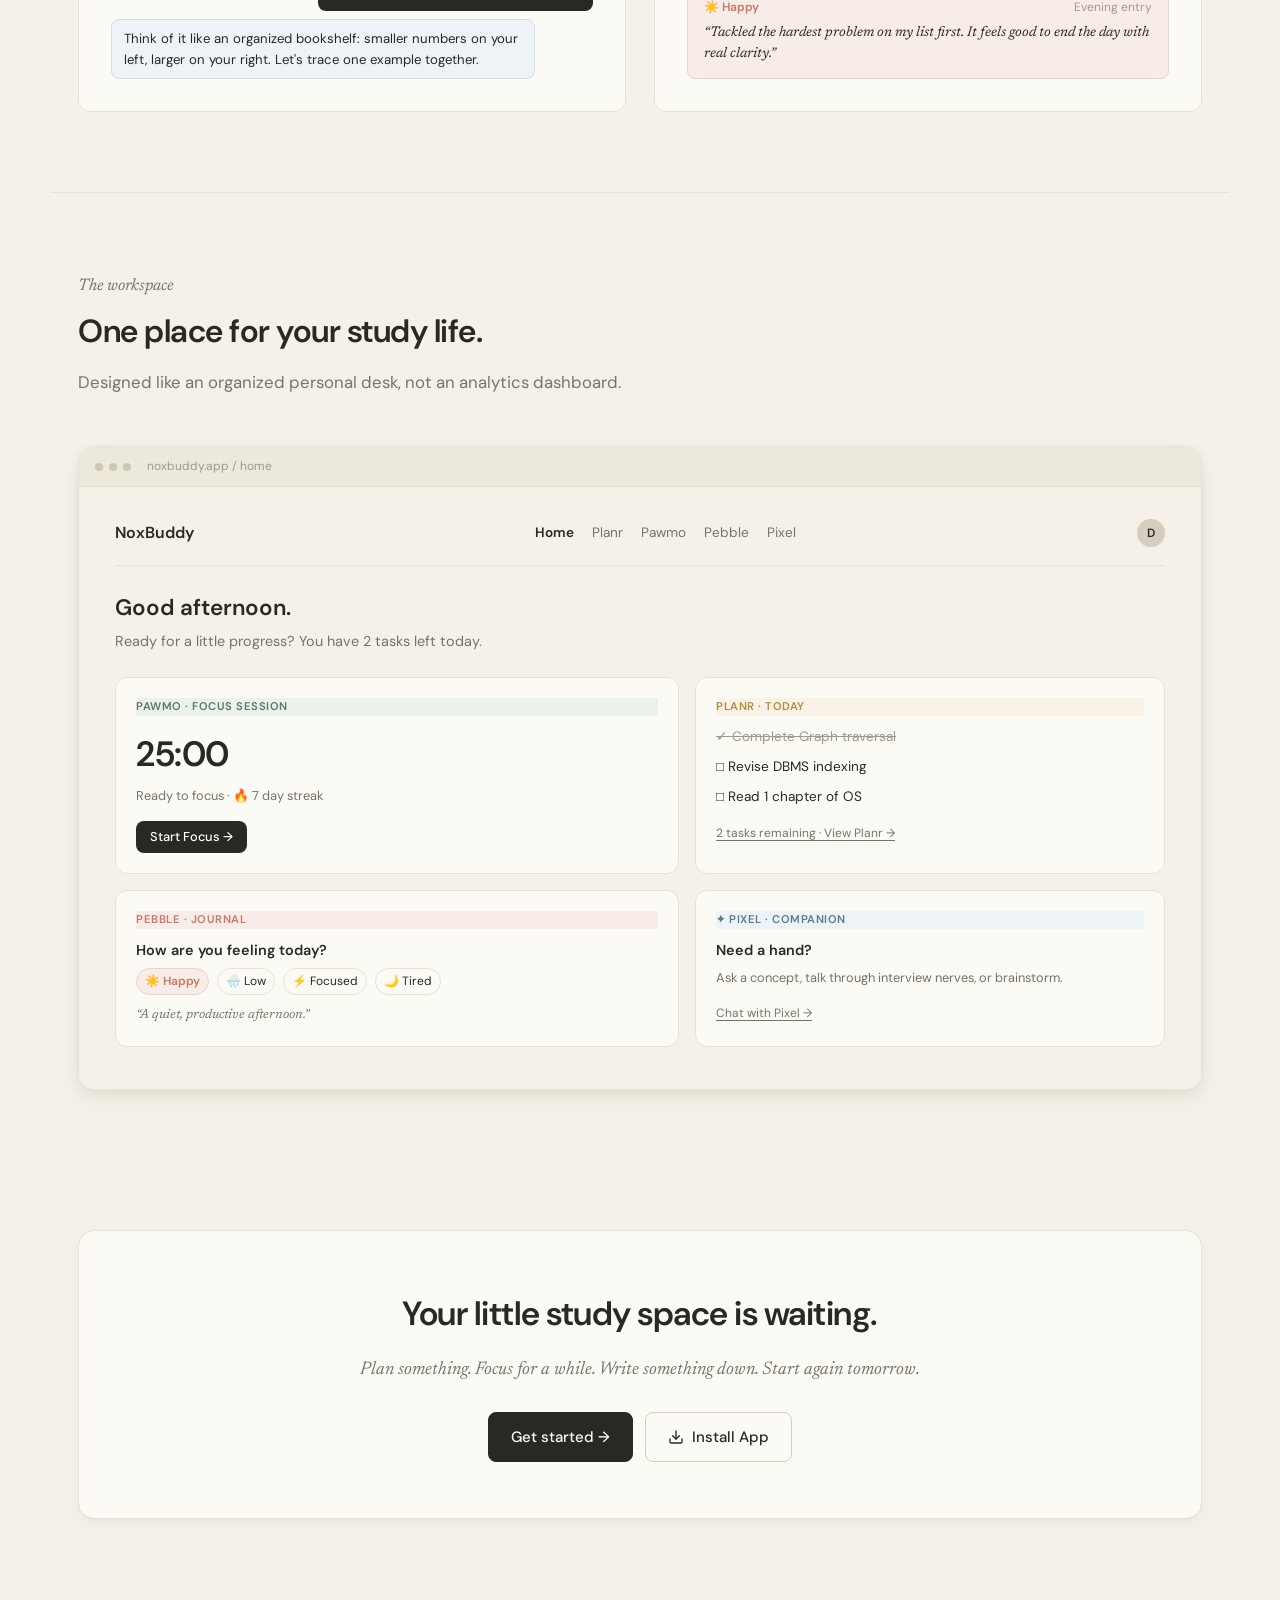
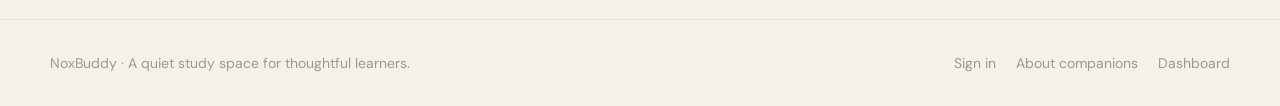
==== commit e673fc5e: "feat: add PWA install buttons and modal; fix mobile chatbot viewport and scrolling" ====
--- a/index.html
+++ b/index.html
@@ -8,6 +8,7 @@
   <link rel="preconnect" href="https://fonts.gstatic.com" crossorigin>
   <link href="https://fonts.googleapis.com/css2?family=DM+Sans:ital,opsz,wght@0,9..40,300;0,9..40,400;0,9..40,500;0,9..40,600;1,9..40,400&family=Newsreader:ital,opsz,wght@0,6..72,400;0,6..72,500;1,6..72,400;1,6..72,500&display=swap" rel="stylesheet">
   <link rel="stylesheet" href="style.css">
+  <link rel="stylesheet" href="pwa-install.css">
   <!-- PWA & Mobile Meta -->
   <link rel="manifest" href="./manifest.json">
   <meta name="theme-color" content="#F5F1E8">
@@ -29,6 +30,10 @@
         <a href="#journey" class="nav-link">How it works</a>
         <a href="#preview" class="nav-link">The space</a>
         <a href="./auth.html" class="nav-link signin-link">Sign in</a>
+        <button id="navInstallBtn" class="btn btn-secondary btn-sm pwa-install-btn" title="Install NoxBuddy App">
+          <svg width="15" height="15" viewBox="0 0 24 24" fill="none" stroke="currentColor" stroke-width="2" stroke-linecap="round" stroke-linejoin="round" aria-hidden="true"><path d="M21 15v4a2 2 0 0 1-2 2H5a2 2 0 0 1-2-2v-4"/><polyline points="7 10 12 15 17 10"/><line x1="12" y1="15" x2="12" y2="3"/></svg>
+          <span>Install App</span>
+        </button>
         <a href="./auth.html" class="btn btn-primary btn-sm">Start your study space &rarr;</a>
       </div>
       <button class="landing-menu-btn" id="landingMenuBtn" aria-label="Toggle navigation menu" aria-expanded="false">
@@ -39,6 +44,10 @@
       <a href="#journey" class="mobile-drawer-link">How it works</a>
       <a href="#preview" class="mobile-drawer-link">The space</a>
       <a href="./auth.html" class="mobile-drawer-link">Sign in</a>
+      <button id="drawerInstallBtn" class="btn btn-secondary btn-sm mobile-cta pwa-install-btn" style="width: 100%; justify-content: center;">
+        <svg width="16" height="16" viewBox="0 0 24 24" fill="none" stroke="currentColor" stroke-width="2" stroke-linecap="round" stroke-linejoin="round" aria-hidden="true"><path d="M21 15v4a2 2 0 0 1-2 2H5a2 2 0 0 1-2-2v-4"/><polyline points="7 10 12 15 17 10"/><line x1="12" y1="15" x2="12" y2="3"/></svg>
+        <span>Install App on Phone</span>
+      </button>
       <a href="./auth.html" class="btn btn-primary btn-sm mobile-cta">Start your study space &rarr;</a>
     </div>
   </header>
@@ -54,6 +63,10 @@
         </p>
         <div class="hero-actions">
           <a href="./auth.html" class="btn btn-primary">Start your study space &rarr;</a>
+          <button id="heroInstallBtn" class="btn btn-secondary pwa-install-btn" title="Download & Install NoxBuddy on your device">
+            <svg width="16" height="16" viewBox="0 0 24 24" fill="none" stroke="currentColor" stroke-width="2" stroke-linecap="round" stroke-linejoin="round" aria-hidden="true"><path d="M21 15v4a2 2 0 0 1-2 2H5a2 2 0 0 1-2-2v-4"/><polyline points="7 10 12 15 17 10"/><line x1="12" y1="15" x2="12" y2="3"/></svg>
+            <span>Install App</span>
+          </button>
           <a href="#journey" class="btn btn-secondary">See how it works</a>
         </div>
       </div>
@@ -315,8 +328,12 @@
         <p class="closing-text">
           Plan something. Focus for a while. Write something down. Start again tomorrow.
         </p>
-        <div class="closing-action">
+        <div class="closing-action" style="display: flex; gap: 12px; justify-content: center; flex-wrap: wrap;">
           <a href="./auth.html" class="btn btn-primary">Get started &rarr;</a>
+          <button id="closingInstallBtn" class="btn btn-secondary pwa-install-btn" title="Download & Install NoxBuddy on your device">
+            <svg width="16" height="16" viewBox="0 0 24 24" fill="none" stroke="currentColor" stroke-width="2" stroke-linecap="round" stroke-linejoin="round" aria-hidden="true"><path d="M21 15v4a2 2 0 0 1-2 2H5a2 2 0 0 1-2-2v-4"/><polyline points="7 10 12 15 17 10"/><line x1="12" y1="15" x2="12" y2="3"/></svg>
+            <span>Install App</span>
+          </button>
         </div>
       </div>
     </section>
@@ -359,5 +376,7 @@
       });
     }
   </script>
+  <!-- PWA Install Prompt & Modal Controller -->
+  <script src="./pwa-install.js"></script>
 </body>
 </html>
--- a/pwa-install.css
+++ b/pwa-install.css
@@ -0,0 +1,257 @@
+/* ============================================================
+   NoxBuddy — PWA Install System (pwa-install.css)
+   Warm stationery styling for install buttons & mobile guide modal
+   ============================================================ */
+
+/* ── Install Button Styling ── */
+.pwa-install-btn {
+  display: inline-flex;
+  align-items: center;
+  justify-content: center;
+  gap: 8px;
+  cursor: pointer;
+  transition: all 0.2s ease;
+  font-family: inherit;
+  font-weight: 500;
+}
+
+.pwa-install-btn svg {
+  flex-shrink: 0;
+  stroke: currentColor;
+}
+
+.pwa-install-btn.installed {
+  background-color: #2E5A36 !important;
+  border-color: #2E5A36 !important;
+  color: #FFFFFF !important;
+  pointer-events: none;
+}
+
+/* ── Modal Backdrop ── */
+.pwa-install-modal-backdrop {
+  position: fixed;
+  inset: 0;
+  background-color: rgba(41, 40, 37, 0.55);
+  backdrop-filter: blur(4px);
+  -webkit-backdrop-filter: blur(4px);
+  z-index: 9999;
+  display: flex;
+  align-items: center;
+  justify-content: center;
+  padding: 16px;
+  opacity: 0;
+  visibility: hidden;
+  transition: opacity 0.25s ease, visibility 0.25s ease;
+}
+
+.pwa-install-modal-backdrop.active {
+  opacity: 1;
+  visibility: visible;
+}
+
+/* ── Modal Dialog ── */
+.pwa-install-modal {
+  background-color: #FCFAF5;
+  border: 1px solid #E3DDD2;
+  border-radius: 18px;
+  width: 100%;
+  max-width: 440px;
+  box-shadow: 0 16px 40px rgba(41, 40, 37, 0.16);
+  padding: 24px;
+  display: flex;
+  flex-direction: column;
+  gap: 18px;
+  color: #292825;
+  font-family: 'DM Sans', -apple-system, BlinkMacSystemFont, 'Segoe UI', Roboto, sans-serif;
+  transform: translateY(16px) scale(0.98);
+  transition: transform 0.25s cubic-bezier(0.16, 1, 0.3, 1);
+  box-sizing: border-box;
+}
+
+.pwa-install-modal-backdrop.active .pwa-install-modal {
+  transform: translateY(0) scale(1);
+}
+
+/* Modal Header */
+.pwa-modal-header {
+  display: flex;
+  align-items: flex-start;
+  justify-content: space-between;
+  gap: 12px;
+}
+
+.pwa-modal-title-wrap {
+  display: flex;
+  align-items: center;
+  gap: 10px;
+}
+
+.pwa-modal-app-icon {
+  width: 42px;
+  height: 42px;
+  border-radius: 10px;
+  background-color: #F5F1E8;
+  border: 1px solid #E3DDD2;
+  display: flex;
+  align-items: center;
+  justify-content: center;
+  overflow: hidden;
+  flex-shrink: 0;
+}
+
+.pwa-modal-app-icon img {
+  width: 32px;
+  height: 32px;
+  object-fit: contain;
+}
+
+.pwa-modal-title {
+  font-family: 'Newsreader', Georgia, serif;
+  font-size: 1.35rem;
+  font-weight: 500;
+  color: #292825;
+  margin: 0;
+  line-height: 1.25;
+}
+
+.pwa-modal-subtitle {
+  font-size: 0.8125rem;
+  color: #77736B;
+  margin: 2px 0 0 0;
+}
+
+.pwa-modal-close {
+  background: transparent;
+  border: 1px solid #E3DDD2;
+  border-radius: 50%;
+  width: 30px;
+  height: 30px;
+  display: flex;
+  align-items: center;
+  justify-content: center;
+  cursor: pointer;
+  color: #77736B;
+  font-size: 18px;
+  line-height: 1;
+  transition: all 0.15s ease;
+  flex-shrink: 0;
+}
+
+.pwa-modal-close:hover {
+  background-color: #F5F1E8;
+  color: #292825;
+  border-color: #292825;
+}
+
+/* Modal Body */
+.pwa-modal-body {
+  display: flex;
+  flex-direction: column;
+  gap: 14px;
+}
+
+.pwa-modal-intro {
+  font-size: 0.875rem;
+  color: #55524C;
+  line-height: 1.5;
+  margin: 0;
+}
+
+/* Steps List */
+.pwa-steps-list {
+  display: flex;
+  flex-direction: column;
+  gap: 10px;
+  margin: 0;
+  padding: 0;
+  list-style: none;
+}
+
+.pwa-step-item {
+  display: flex;
+  align-items: flex-start;
+  gap: 12px;
+  background-color: #F5F1E8;
+  border: 1px solid #E3DDD2;
+  border-radius: 12px;
+  padding: 11px 13px;
+  font-size: 0.875rem;
+  line-height: 1.45;
+  color: #292825;
+}
+
+.pwa-step-num {
+  width: 22px;
+  height: 22px;
+  border-radius: 50%;
+  background-color: #292825;
+  color: #FCFAF5;
+  font-size: 0.75rem;
+  font-weight: 600;
+  display: flex;
+  align-items: center;
+  justify-content: center;
+  flex-shrink: 0;
+  margin-top: 1px;
+}
+
+.pwa-step-text strong {
+  color: #292825;
+  font-weight: 600;
+}
+
+.pwa-step-icon {
+  display: inline-flex;
+  vertical-align: middle;
+  margin: 0 3px;
+}
+
+/* Modal Footer */
+.pwa-modal-footer {
+  display: flex;
+  gap: 10px;
+  justify-content: flex-end;
+  padding-top: 6px;
+  border-top: 1px solid #E3DDD2;
+}
+
+.pwa-modal-btn {
+  padding: 9px 18px;
+  border-radius: 8px;
+  font-family: inherit;
+  font-size: 0.875rem;
+  font-weight: 500;
+  cursor: pointer;
+  transition: all 0.15s ease;
+  border: 1px solid transparent;
+}
+
+.pwa-modal-btn-primary {
+  background-color: #292825;
+  color: #FCFAF5;
+  border-color: #292825;
+  width: 100%;
+  text-align: center;
+}
+
+.pwa-modal-btn-primary:hover {
+  background-color: #3F3D38;
+}
+
+/* Mobile Adjustments */
+@media (max-width: 480px) {
+  .pwa-install-modal {
+    padding: 20px 16px;
+    gap: 14px;
+    border-radius: 16px;
+  }
+
+  .pwa-modal-title {
+    font-size: 1.2rem;
+  }
+
+  .pwa-step-item {
+    padding: 10px 11px;
+    font-size: 0.8125rem;
+  }
+}
